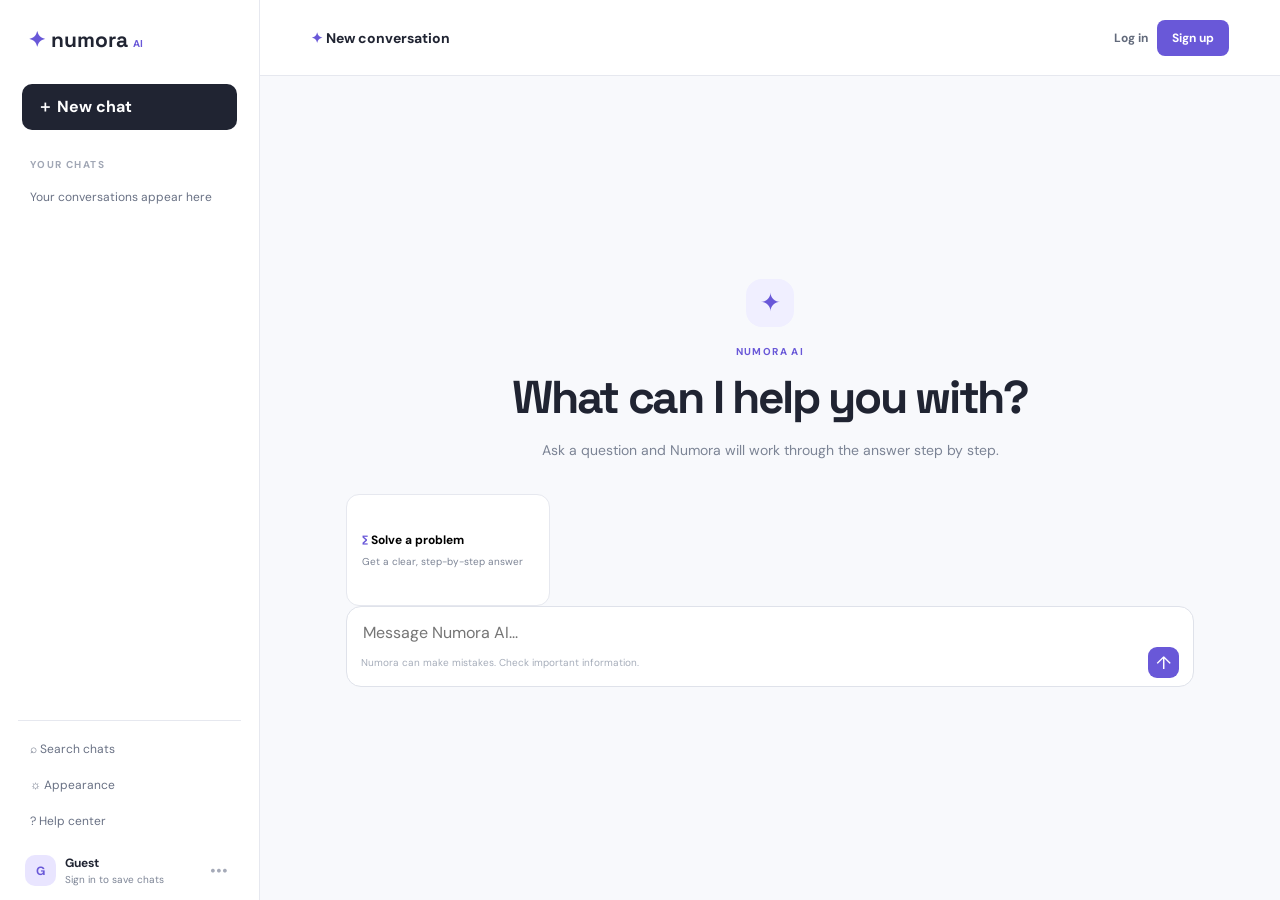
==== ai.html @ 7d57f7f7 "Create standalone Numora math app repository" ====
<!doctype html>
<html lang="en">
<head>
  <meta charset="UTF-8"><meta name="viewport" content="width=device-width,initial-scale=1">
  <title>Numora AI</title><link rel="preconnect" href="https://fonts.googleapis.com"><link rel="preconnect" href="https://fonts.gstatic.com" crossorigin><link href="https://fonts.googleapis.com/css2?family=DM+Sans:wght@400;600;700&family=Space+Grotesk:wght@600;700&display=swap" rel="stylesheet"><link rel="stylesheet" href="ai.css">
</head>
<body>
<div class="layout"><aside class="sidebar" id="sidebar"><div class="brand">✦ <span>numora <small>AI</small></span></div><button class="new-chat" id="newChat">＋ New chat</button><p class="label">YOUR CHATS</p><div id="chatList" class="chat-list"></div><div class="bottom"><button class="side-btn" id="themeBtn">☼ Appearance</button><button class="side-btn" id="helpBtn">? Help center</button><div class="account"><div class="avatar" id="avatar">G</div><div><strong id="accountName">Guest</strong><small id="accountStatus">Sign in to save chats</small></div><button id="accountBtn" class="dots">•••</button></div></div></aside>
<main><header><button class="mobile" id="menuBtn">☰</button><strong>✦ <span id="title">New conversation</span></strong><div class="auth"><button id="loginBtn">Log in</button><button class="signup" id="signupBtn">Sign up</button><button class="hidden" id="signoutBtn">Sign out</button></div></header><section class="chat"><div id="welcome" class="welcome"><div class="hero-icon">✦</div><p class="eyebrow">NUMORA AI</p><h1>What can I help you with?</h1><p>Ask a question and Numora will work through the answer step by step.</p><div class="prompts"><button data-prompt="What is 15% of 240? Show your work"><b>∑ Solve a problem</b><small>Get a clear, step-by-step answer</small></button></div></div><div id="messages" class="messages hidden"></div><div class="composer"><textarea id="question" rows="1" placeholder="Message Numora AI..."></textarea><div><small>Numora can make mistakes. Check important information.</small><div class="composer-actions"><button id="imageBtn" class="image-action hidden">✧ Create picture</button><button id="sendBtn">↑</button></div></div></div></section></main></div>
<div id="authModal" class="overlay hidden"><div class="modal"><button class="close" data-close>×</button><div class="modal-icon">✦</div><p class="eyebrow" id="authEyebrow">WELCOME BACK</p><h2 id="authTitle">Log in to Numora</h2><p id="authCopy">Save your conversations and pick up where you left off.</p><form id="authForm"><label id="nameField" class="hidden">Name<input id="nameInput" placeholder="Your name"></label><label>Email<input id="emailInput" type="email" required placeholder="you@example.com"></label><label>Password<input id="passwordInput" type="password" required minlength="6" placeholder="At least 6 characters"></label><div class="error" id="authError"></div><button class="submit" id="authSubmit">Log in</button></form><p class="switch" id="switchText">New here? <button type="button">Create an account</button></p></div></div>
<div id="helpModal" class="overlay hidden"><div class="modal"><button class="close" data-close>×</button><div class="modal-icon">?</div><p class="eyebrow">QUICK GUIDE</p><h2>How Numora works</h2><p>Ask any question, use a starter prompt, and keep asking follow-ups in the same conversation. Sign up to save your chats on this device.</p><button class="submit" data-close>Got it</button></div></div><div id="toast"></div><script src="ai.js?v=4"></script>
<div id="imageModal" class="overlay hidden"><div class="modal"><button class="close" data-close>×</button><div class="modal-icon">✧</div><p class="eyebrow">IMAGE MAKER</p><h2>Create a picture</h2><p>Describe what you want to see. Be specific about the subject, colors, mood, and style.</p><textarea id="imagePrompt" class="image-prompt" rows="4" placeholder="A cozy treehouse in a moonlit forest, colorful storybook style..."></textarea><button class="submit" id="generateImage" type="button" onclick="createPictureFromPrompt(event)">Generate picture</button></div></div><div id="toast"></div><script src="ai.js?v=18"></script>
</body></html>
---- ai.css ----
:root{--bg:#f8f9fc;--card:#fff;--ink:#202432;--muted:#7c8495;--line:#e6e8ef;--purple:#6958d8;--soft:#f0efff}*{box-sizing:border-box}body{margin:0;background:var(--bg);color:var(--ink);font-family:'DM Sans',sans-serif}.hidden{display:none!important}button{border:0;cursor:pointer;font:inherit}input,textarea{font:inherit}.layout{display:flex;height:100vh;min-height:620px}.sidebar{width:260px;background:#fff;border-right:1px solid var(--line);padding:26px 18px 14px;display:flex;flex-direction:column}.brand{font:700 21px 'Space Grotesk';padding:0 10px 31px;color:var(--purple)}.brand span{color:var(--ink)}.brand small{font:700 10px 'DM Sans';color:var(--purple)}.new-chat{background:var(--ink);color:white;border-radius:10px;text-align:left;padding:12px 15px;margin:0 4px 28px;font-weight:700}.label{font-size:10px;letter-spacing:.14em;color:#a1a7b5;font-weight:700;margin:0 12px 8px}.chat-list{flex:1;overflow:auto}.chat-item{padding:10px 12px;border-radius:8px;color:#697184;font-size:12px;white-space:nowrap;overflow:hidden;text-overflow:ellipsis}.chat-item:hover,.chat-item.active{background:var(--soft);color:var(--purple);font-weight:700}.bottom{border-top:1px solid var(--line);padding-top:10px}.side-btn{display:block;width:100%;background:none;color:#697184;text-align:left;padding:10px 12px;font-size:12px;border-radius:8px}.side-btn:hover{background:#f5f5fa;color:var(--purple)}.account{display:flex;align-items:center;gap:9px;padding:16px 7px 0}.avatar,.modal-icon,.hero-icon{display:grid;place-items:center}.avatar{width:31px;height:31px;border-radius:10px;background:#e9e5ff;color:var(--purple);font-size:12px;font-weight:700}.account strong,.account small{display:block}.account strong{font-size:12px}.account small{font-size:10px;color:var(--muted);margin-top:2px}.dots{background:none;color:#a5aab8;margin-left:auto}.layout main{flex:1;min-width:0;display:flex;flex-direction:column}header{height:76px;background:#fff;border-bottom:1px solid var(--line);display:flex;align-items:center;justify-content:space-between;padding:0 5%}header>strong{font-size:14px}header>strong:first-letter{color:var(--purple)}.auth button{background:none;padding:10px 9px;color:#626a7b;font-size:12px;font-weight:700}.auth .signup{background:var(--purple);color:white;border-radius:8px;padding:10px 15px}.mobile{display:none;background:none;color:#697184;font-size:20px}.chat{width:min(950px,100%);flex:1;margin:auto;display:flex;flex-direction:column;justify-content:center;padding:30px 5% 20px}.welcome{text-align:center;margin-top:-20px}.hero-icon,.modal-icon{width:48px;height:48px;border-radius:16px;background:var(--soft);color:var(--purple);font-size:25px}.hero-icon{margin:0 auto 18px}.eyebrow{font-size:10px;letter-spacing:.14em;color:var(--purple);font-weight:700;margin:0 0 10px}.welcome h1{font:700 clamp(30px,4vw,46px) 'Space Grotesk';letter-spacing:-.05em;margin:0}.welcome>p:not(.eyebrow){color:var(--muted);font-size:14px;line-height:1.6;margin:13px auto 33px;max-width:540px}.prompts{display:grid;grid-template-columns:repeat(4,1fr);gap:11px}.prompts button{background:var(--card);border:1px solid var(--line);border-radius:13px;text-align:left;min-height:112px;padding:15px;transition:.2s}.prompts button:hover{border-color:#c3bbff;transform:translateY(-2px)}.prompts b,.prompts small{display:block}.prompts b{font-size:12px}.prompts b:first-letter{color:var(--purple)}.prompts small{color:var(--muted);font-size:10px;line-height:1.4;margin-top:7px}.messages{flex:1;overflow:auto;padding-bottom:20px;max-height:calc(100vh - 180px)}.message{display:flex;gap:11px;margin:18px 0;max-width:800px}.message.user{margin-left:auto;justify-content:flex-end}.msg-avatar{width:29px;height:29px;flex:0 0 29px;border-radius:10px;display:grid;place-items:center;background:var(--soft);color:var(--purple);font-size:12px;font-weight:700}.message.user .msg-avatar{order:2;background:#e8e9ee;color:#626a79}.bubble{font-size:14px;line-height:1.65;white-space:pre-wrap}.user .bubble{background:var(--purple);color:white;padding:10px 14px;border-radius:15px 15px 3px 15px}.tools{margin-top:5px}.tools button{background:none;color:#9299a7;font-size:11px;padding:3px 5px}.composer{background:#fff;border:1px solid #dfe2ea;border-radius:15px;padding:12px 14px 8px}.composer:focus-within{border-color:#bcb3f4}.composer textarea{display:block;width:100%;resize:none;border:0;outline:0;line-height:1.5;max-height:120px}.composer>div{display:flex;justify-content:space-between;align-items:center}.composer small{font-size:10px;color:#a6adba}.composer button{background:var(--purple);color:#fff;border-radius:9px;width:31px;height:31px;font-size:18px}.quick{text-align:center;margin-top:12px}.quick button{background:none;color:#8991a1;font-size:11px;margin:0 8px}.overlay{position:fixed;inset:0;background:#1c1a2b55;backdrop-filter:blur(5px);display:grid;place-items:center;padding:20px;z-index:4}.modal{background:#fff;width:min(410px,100%);border-radius:20px;padding:31px;position:relative;box-shadow:0 18px 55px #2a23551a}.close{position:absolute;right:16px;top:11px;background:none;color:#9ba2b0;font-size:26px}.modal-icon{margin-bottom:18px}.modal h2{font:700 25px 'Space Grotesk';margin:0 0 7px}.modal>p:not(.eyebrow):not(.switch){font-size:12px;color:var(--muted);line-height:1.5}.modal label{display:block;color:#697184;font-weight:700;font-size:11px;margin:13px 0}.modal input{display:block;width:100%;margin-top:6px;border:1px solid var(--line);border-radius:9px;padding:12px;outline:0;font-size:13px}.error{color:#bd4b61;font-size:11px;min-height:16px}.submit{width:100%;background:var(--purple);color:#fff;border-radius:9px;padding:12px;font-weight:700;margin-top:8px}.switch{text-align:center;font-size:11px}.switch button{color:var(--purple);background:none;font-weight:700}#toast{position:fixed;right:24px;bottom:24px;background:#25263a;color:#fff;padding:11px 15px;border-radius:9px;font-size:12px;opacity:0;transform:translateY(10px);transition:.2s}#toast.show{opacity:1;transform:none}@media(max-width:850px){.prompts{grid-template-columns:repeat(2,1fr)}}@media(max-width:620px){.sidebar{position:fixed;z-index:3;left:-270px;top:0;bottom:0;transition:.2s;box-shadow:0 18px 55px #2a235533}.sidebar.open{left:0}.mobile{display:block;margin-right:10px}header{justify-content:flex-start;gap:10px;padding:0 17px}.auth{margin-left:auto}.auth #loginBtn{display:none}.chat{padding:24px 15px 16px}.welcome h1{font-size:31px}.welcome>p:not(.eyebrow){font-size:13px}.prompts button{padding:12px;min-height:104px}.composer small{max-width:230px}.modal{padding:27px 22px}}
body.dark{--bg:#171820;--card:#20222c;--ink:#f2f3f7;--muted:#a3a8b8;--line:#343744;--soft:#302d4e}body.dark .sidebar,body.dark header,body.dark .composer,body.dark .prompts button,body.dark .modal{background:#20222c}body.dark textarea,body.dark input{background:transparent;color:var(--ink)}
.composer-actions{display:flex;align-items:center;gap:8px}.image-action{background:var(--soft)!important;color:var(--purple)!important;width:auto!important;padding:0 10px;font-size:11px!important;font-weight:700}.image-action:hover{background:#e4e0ff!important}.image-prompt{width:100%;resize:vertical;border:1px solid var(--line);border-radius:10px;padding:12px;outline:0;color:var(--ink);background:var(--bg);line-height:1.5;font-size:13px}.image-prompt:focus{border-color:var(--purple)}.image-card{margin-top:10px;border:1px solid var(--line);border-radius:15px;overflow:hidden;background:var(--card);max-width:520px}.image-card svg{display:block;width:100%;height:auto}.image-card-footer{display:flex;justify-content:space-between;align-items:center;padding:9px 12px;color:var(--muted);font-size:11px}.image-card-footer button{background:var(--soft);color:var(--purple);border-radius:7px;padding:6px 9px;font-weight:700}.generating{color:var(--purple);font-size:13px;padding:18px 0}
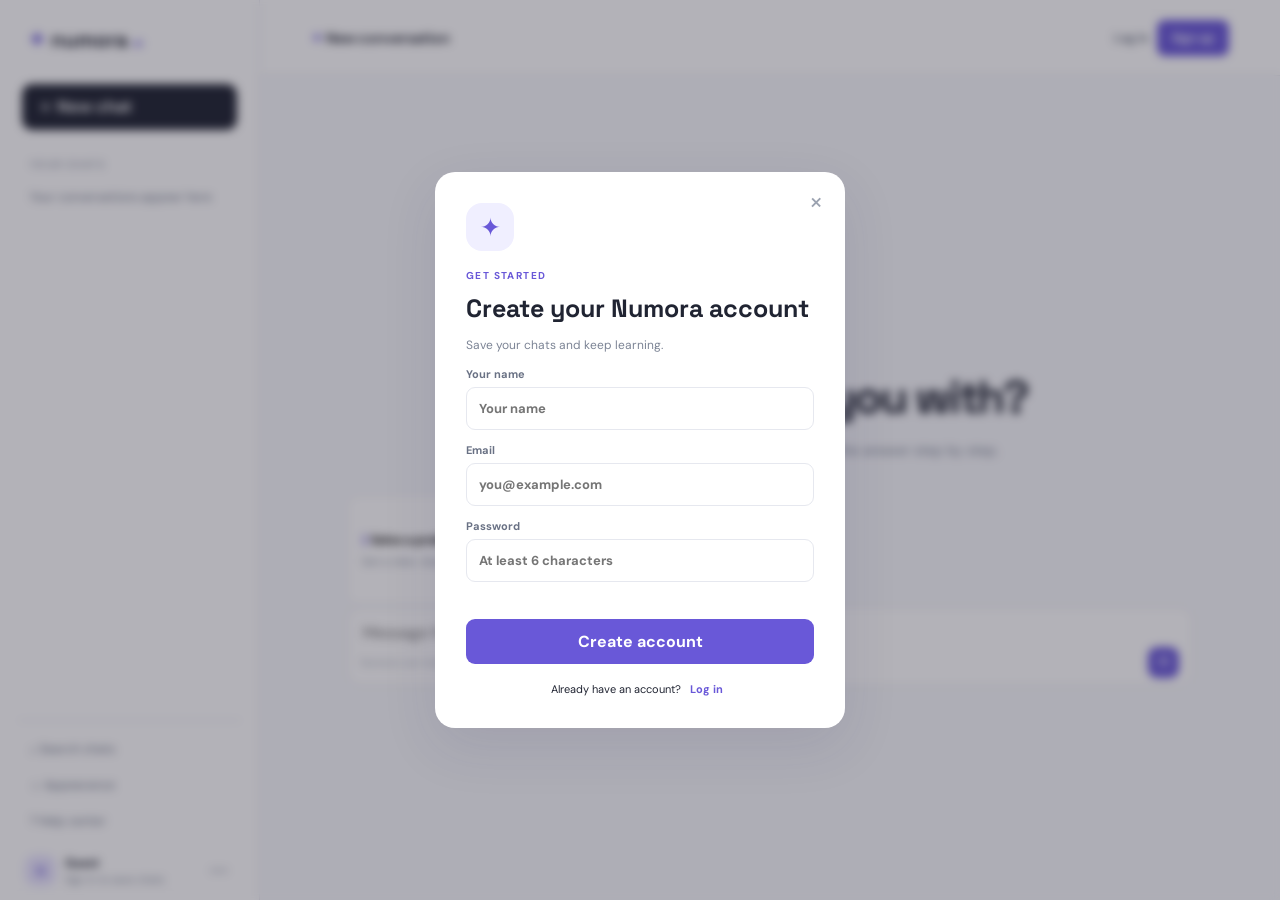
==== commit c39c49cf: "Deploy Numora on GitHub Pages" ====
--- a/ai.html
+++ b/ai.html
@@ -2,12 +2,19 @@
 <html lang="en">
 <head>
   <meta charset="UTF-8"><meta name="viewport" content="width=device-width,initial-scale=1">
-  <title>Numora AI</title><link rel="preconnect" href="https://fonts.googleapis.com"><link rel="preconnect" href="https://fonts.gstatic.com" crossorigin><link href="https://fonts.googleapis.com/css2?family=DM+Sans:wght@400;600;700&family=Space+Grotesk:wght@600;700&display=swap" rel="stylesheet"><link rel="stylesheet" href="ai.css">
+  <script async src="https://www.googletagmanager.com/gtag/js?id=G-M1DTJTEPM5"></script>
+  <script>
+    window.dataLayer = window.dataLayer || [];
+    function gtag(){dataLayer.push(arguments);}
+    gtag('js', new Date());
+    gtag('config', 'G-M1DTJTEPM5');
+  </script>
+  <title>Numora AI</title><link rel="preconnect" href="https://fonts.googleapis.com"><link rel="preconnect" href="https://fonts.gstatic.com" crossorigin><link href="https://fonts.googleapis.com/css2?family=DM+Sans:wght@400;600;700&family=Space+Grotesk:wght@600;700&display=swap" rel="stylesheet"><link rel="stylesheet" href="ai.css"><link rel="stylesheet" href="ai-auth.css">
 </head>
 <body>
 <div class="layout"><aside class="sidebar" id="sidebar"><div class="brand">✦ <span>numora <small>AI</small></span></div><button class="new-chat" id="newChat">＋ New chat</button><p class="label">YOUR CHATS</p><div id="chatList" class="chat-list"></div><div class="bottom"><button class="side-btn" id="themeBtn">☼ Appearance</button><button class="side-btn" id="helpBtn">? Help center</button><div class="account"><div class="avatar" id="avatar">G</div><div><strong id="accountName">Guest</strong><small id="accountStatus">Sign in to save chats</small></div><button id="accountBtn" class="dots">•••</button></div></div></aside>
 <main><header><button class="mobile" id="menuBtn">☰</button><strong>✦ <span id="title">New conversation</span></strong><div class="auth"><button id="loginBtn">Log in</button><button class="signup" id="signupBtn">Sign up</button><button class="hidden" id="signoutBtn">Sign out</button></div></header><section class="chat"><div id="welcome" class="welcome"><div class="hero-icon">✦</div><p class="eyebrow">NUMORA AI</p><h1>What can I help you with?</h1><p>Ask a question and Numora will work through the answer step by step.</p><div class="prompts"><button data-prompt="What is 15% of 240? Show your work"><b>∑ Solve a problem</b><small>Get a clear, step-by-step answer</small></button></div></div><div id="messages" class="messages hidden"></div><div class="composer"><textarea id="question" rows="1" placeholder="Message Numora AI..."></textarea><div><small>Numora can make mistakes. Check important information.</small><div class="composer-actions"><button id="imageBtn" class="image-action hidden">✧ Create picture</button><button id="sendBtn">↑</button></div></div></div></section></main></div>
-<div id="authModal" class="overlay hidden"><div class="modal"><button class="close" data-close>×</button><div class="modal-icon">✦</div><p class="eyebrow" id="authEyebrow">WELCOME BACK</p><h2 id="authTitle">Log in to Numora</h2><p id="authCopy">Save your conversations and pick up where you left off.</p><form id="authForm"><label id="nameField" class="hidden">Name<input id="nameInput" placeholder="Your name"></label><label>Email<input id="emailInput" type="email" required placeholder="you@example.com"></label><label>Password<input id="passwordInput" type="password" required minlength="6" placeholder="At least 6 characters"></label><div class="error" id="authError"></div><button class="submit" id="authSubmit">Log in</button></form><p class="switch" id="switchText">New here? <button type="button">Create an account</button></p></div></div>
-<div id="helpModal" class="overlay hidden"><div class="modal"><button class="close" data-close>×</button><div class="modal-icon">?</div><p class="eyebrow">QUICK GUIDE</p><h2>How Numora works</h2><p>Ask any question, use a starter prompt, and keep asking follow-ups in the same conversation. Sign up to save your chats on this device.</p><button class="submit" data-close>Got it</button></div></div><div id="toast"></div><script src="ai.js?v=4"></script>
-<div id="imageModal" class="overlay hidden"><div class="modal"><button class="close" data-close>×</button><div class="modal-icon">✧</div><p class="eyebrow">IMAGE MAKER</p><h2>Create a picture</h2><p>Describe what you want to see. Be specific about the subject, colors, mood, and style.</p><textarea id="imagePrompt" class="image-prompt" rows="4" placeholder="A cozy treehouse in a moonlit forest, colorful storybook style..."></textarea><button class="submit" id="generateImage" type="button" onclick="createPictureFromPrompt(event)">Generate picture</button></div></div><div id="toast"></div><script src="ai.js?v=18"></script>
+<div id="authModal" class="overlay hidden"><div class="modal"><button class="close" data-close>×</button><div class="modal-icon">✦</div><p class="eyebrow" id="authEyebrow">GET STARTED</p><h2 id="authTitle">Create your Numora account</h2><p id="authCopy">Save your conversations and pick up where you left off.</p><form id="authForm"><label id="nameField">Your name<input id="nameInput" autocomplete="name" placeholder="Your name"></label><label>Email<input id="emailInput" type="email" required autocomplete="username" placeholder="you@example.com"></label><label id="passwordField">Password<input id="passwordInput" type="password" required minlength="6" autocomplete="new-password" placeholder="At least 6 characters"></label><div class="recovery-links" id="recoveryLinks"><button type="button" data-auth-recovery="password">Forgot password?</button><button type="button" data-auth-recovery="username">Forgot username?</button></div><div class="error" id="authError" role="alert"></div><button class="submit" id="authSubmit" type="submit">Create account</button></form><p class="switch" id="switchText">Already have an account? <button type="button">Log in</button></p></div></div>
+<div id="helpModal" class="overlay hidden"><div class="modal"><button class="close" data-close>×</button><div class="modal-icon">?</div><p class="eyebrow">QUICK GUIDE</p><h2>How Numora works</h2><p>Ask a question, use a starter prompt, and keep asking follow-ups in the same conversation. Create an account to save your chats on this device.</p><button class="submit" data-close>Got it</button></div></div><div id="toast"></div>
+<div id="imageModal" class="overlay hidden"><div class="modal"><button class="close" data-close>×</button><div class="modal-icon">✧</div><p class="eyebrow">IMAGE MAKER</p><h2>Create a picture</h2><p>Describe what you want to see. Be specific about the subject, colors, mood, and style.</p><textarea id="imagePrompt" class="image-prompt" rows="4" placeholder="A cozy treehouse in a moonlit forest, colorful storybook style..."></textarea><button class="submit" id="generateImage" type="button" onclick="createPictureFromPrompt(event)">Generate picture</button></div></div><script src="ai.js?v=19"></script><script src="ai-auth.js?v=1"></script><script src="ai-answer-engine.js?v=2"></script>
 </body></html>
--- a/ai-auth.css
+++ b/ai-auth.css
@@ -0,0 +1,5 @@
+.recovery-links{display:flex;justify-content:space-between;gap:10px;margin:2px 0 8px}
+.recovery-links button{padding:3px 0;background:none;color:var(--purple);font-size:11px;font-weight:700}
+.recovery-links button:hover,.switch button:hover{text-decoration:underline}
+.modal label.hidden{display:none}
+.modal .switch{margin:17px 0 0}
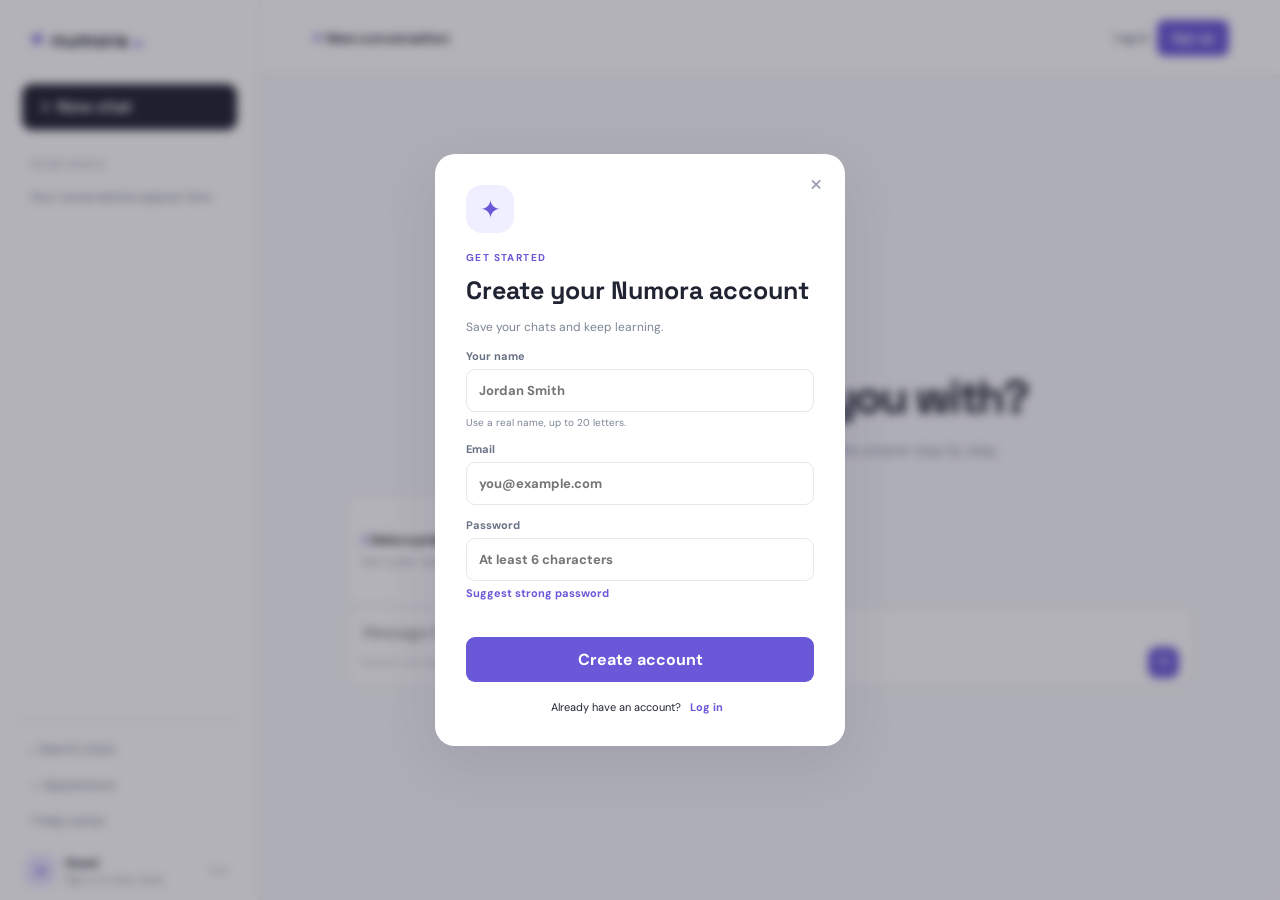
==== commit d09ce6dc: "Improve name and password signup validation" ====
--- a/ai.html
+++ b/ai.html
@@ -14,7 +14,7 @@
 <body>
 <div class="layout"><aside class="sidebar" id="sidebar"><div class="brand">✦ <span>numora <small>AI</small></span></div><button class="new-chat" id="newChat">＋ New chat</button><p class="label">YOUR CHATS</p><div id="chatList" class="chat-list"></div><div class="bottom"><button class="side-btn" id="themeBtn">☼ Appearance</button><button class="side-btn" id="helpBtn">? Help center</button><div class="account"><div class="avatar" id="avatar">G</div><div><strong id="accountName">Guest</strong><small id="accountStatus">Sign in to save chats</small></div><button id="accountBtn" class="dots">•••</button></div></div></aside>
 <main><header><button class="mobile" id="menuBtn">☰</button><strong>✦ <span id="title">New conversation</span></strong><div class="auth"><button id="loginBtn">Log in</button><button class="signup" id="signupBtn">Sign up</button><button class="hidden" id="signoutBtn">Sign out</button></div></header><section class="chat"><div id="welcome" class="welcome"><div class="hero-icon">✦</div><p class="eyebrow">NUMORA AI</p><h1>What can I help you with?</h1><p>Ask a question and Numora will work through the answer step by step.</p><div class="prompts"><button data-prompt="What is 15% of 240? Show your work"><b>∑ Solve a problem</b><small>Get a clear, step-by-step answer</small></button></div></div><div id="messages" class="messages hidden"></div><div class="composer"><textarea id="question" rows="1" placeholder="Message Numora AI..."></textarea><div><small>Numora can make mistakes. Check important information.</small><div class="composer-actions"><button id="imageBtn" class="image-action hidden">✧ Create picture</button><button id="sendBtn">↑</button></div></div></div></section></main></div>
-<div id="authModal" class="overlay hidden"><div class="modal"><button class="close" data-close>×</button><div class="modal-icon">✦</div><p class="eyebrow" id="authEyebrow">GET STARTED</p><h2 id="authTitle">Create your Numora account</h2><p id="authCopy">Save your conversations and pick up where you left off.</p><form id="authForm"><label id="nameField">Your name<input id="nameInput" autocomplete="name" placeholder="Your name"></label><label>Email<input id="emailInput" type="email" required autocomplete="username" placeholder="you@example.com"></label><label id="passwordField">Password<input id="passwordInput" type="password" required minlength="6" autocomplete="new-password" placeholder="At least 6 characters"></label><div class="recovery-links" id="recoveryLinks"><button type="button" data-auth-recovery="password">Forgot password?</button><button type="button" data-auth-recovery="username">Forgot username?</button></div><div class="error" id="authError" role="alert"></div><button class="submit" id="authSubmit" type="submit">Create account</button></form><p class="switch" id="switchText">Already have an account? <button type="button">Log in</button></p></div></div>
+<div id="authModal" class="overlay hidden"><div class="modal"><button class="close" data-close>×</button><div class="modal-icon">✦</div><p class="eyebrow" id="authEyebrow">GET STARTED</p><h2 id="authTitle">Create your Numora account</h2><p id="authCopy">Save your conversations and pick up where you left off.</p><form id="authForm"><label id="nameField">Your name<input id="nameInput" maxlength="20" autocomplete="name" placeholder="Jordan Smith"><small>Use a real name, up to 20 letters.</small></label><label>Email<input id="emailInput" type="email" required autocomplete="username" placeholder="you@example.com"></label><label id="passwordField">Password<input id="passwordInput" type="password" required minlength="6" autocomplete="new-password" placeholder="At least 6 characters"><button type="button" id="suggestPassword">Suggest strong password</button></label><div class="recovery-links" id="recoveryLinks"><button type="button" data-auth-recovery="password">Forgot password?</button><button type="button" data-auth-recovery="username">Forgot username?</button></div><div class="error" id="authError" role="alert"></div><button class="submit" id="authSubmit" type="submit">Create account</button></form><p class="switch" id="switchText">Already have an account? <button type="button">Log in</button></p></div></div>
 <div id="helpModal" class="overlay hidden"><div class="modal"><button class="close" data-close>×</button><div class="modal-icon">?</div><p class="eyebrow">QUICK GUIDE</p><h2>How Numora works</h2><p>Ask a question, use a starter prompt, and keep asking follow-ups in the same conversation. Create an account to save your chats on this device.</p><button class="submit" data-close>Got it</button></div></div><div id="toast"></div>
-<div id="imageModal" class="overlay hidden"><div class="modal"><button class="close" data-close>×</button><div class="modal-icon">✧</div><p class="eyebrow">IMAGE MAKER</p><h2>Create a picture</h2><p>Describe what you want to see. Be specific about the subject, colors, mood, and style.</p><textarea id="imagePrompt" class="image-prompt" rows="4" placeholder="A cozy treehouse in a moonlit forest, colorful storybook style..."></textarea><button class="submit" id="generateImage" type="button" onclick="createPictureFromPrompt(event)">Generate picture</button></div></div><script src="ai.js?v=19"></script><script src="ai-auth.js?v=1"></script><script src="ai-answer-engine.js?v=2"></script>
+<div id="imageModal" class="overlay hidden"><div class="modal"><button class="close" data-close>×</button><div class="modal-icon">✧</div><p class="eyebrow">IMAGE MAKER</p><h2>Create a picture</h2><p>Describe what you want to see. Be specific about the subject, colors, mood, and style.</p><textarea id="imagePrompt" class="image-prompt" rows="4" placeholder="A cozy treehouse in a moonlit forest, colorful storybook style..."></textarea><button class="submit" id="generateImage" type="button" onclick="createPictureFromPrompt(event)">Generate picture</button></div></div><script src="ai.js?v=19"></script><script src="ai-auth.js?v=2"></script><script src="ai-answer-engine.js?v=2"></script>
 </body></html>
--- a/ai-auth.css
+++ b/ai-auth.css
@@ -3,3 +3,4 @@
 .recovery-links button:hover,.switch button:hover{text-decoration:underline}
 .modal label.hidden{display:none}
 .modal .switch{margin:17px 0 0}
+.modal label small{display:block;margin-top:4px;color:var(--muted);font-size:10px;font-weight:400}.modal label button#suggestPassword{display:block;padding:5px 0 0;background:none;color:var(--purple);font-size:11px;font-weight:700}.modal label button#suggestPassword:hover{text-decoration:underline}
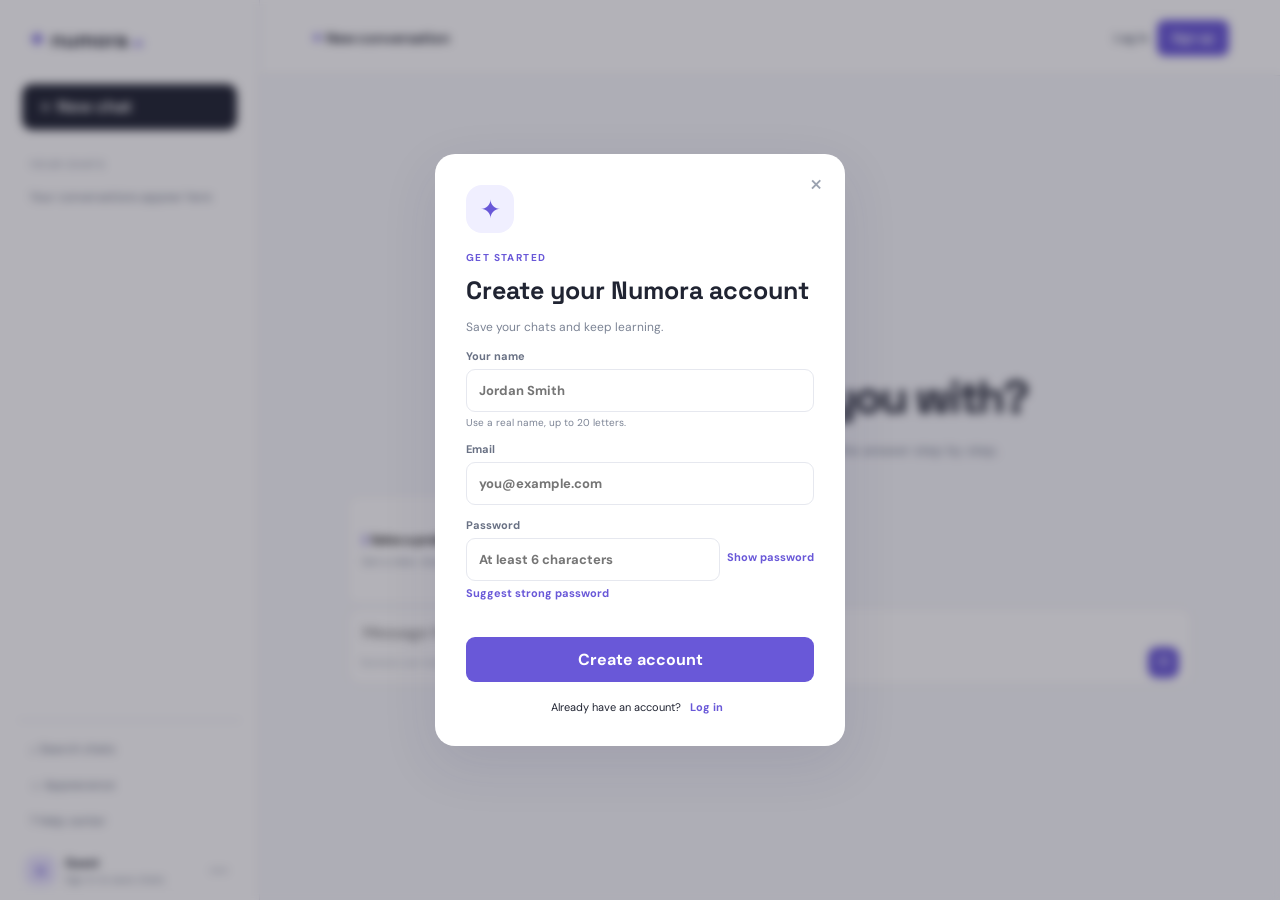
==== commit 8b6b98b8: "Add show password controls" ====
--- a/ai.html
+++ b/ai.html
@@ -14,7 +14,7 @@
 <body>
 <div class="layout"><aside class="sidebar" id="sidebar"><div class="brand">✦ <span>numora <small>AI</small></span></div><button class="new-chat" id="newChat">＋ New chat</button><p class="label">YOUR CHATS</p><div id="chatList" class="chat-list"></div><div class="bottom"><button class="side-btn" id="themeBtn">☼ Appearance</button><button class="side-btn" id="helpBtn">? Help center</button><div class="account"><div class="avatar" id="avatar">G</div><div><strong id="accountName">Guest</strong><small id="accountStatus">Sign in to save chats</small></div><button id="accountBtn" class="dots">•••</button></div></div></aside>
 <main><header><button class="mobile" id="menuBtn">☰</button><strong>✦ <span id="title">New conversation</span></strong><div class="auth"><button id="loginBtn">Log in</button><button class="signup" id="signupBtn">Sign up</button><button class="hidden" id="signoutBtn">Sign out</button></div></header><section class="chat"><div id="welcome" class="welcome"><div class="hero-icon">✦</div><p class="eyebrow">NUMORA AI</p><h1>What can I help you with?</h1><p>Ask a question and Numora will work through the answer step by step.</p><div class="prompts"><button data-prompt="What is 15% of 240? Show your work"><b>∑ Solve a problem</b><small>Get a clear, step-by-step answer</small></button></div></div><div id="messages" class="messages hidden"></div><div class="composer"><textarea id="question" rows="1" placeholder="Message Numora AI..."></textarea><div><small>Numora can make mistakes. Check important information.</small><div class="composer-actions"><button id="imageBtn" class="image-action hidden">✧ Create picture</button><button id="sendBtn">↑</button></div></div></div></section></main></div>
-<div id="authModal" class="overlay hidden"><div class="modal"><button class="close" data-close>×</button><div class="modal-icon">✦</div><p class="eyebrow" id="authEyebrow">GET STARTED</p><h2 id="authTitle">Create your Numora account</h2><p id="authCopy">Save your conversations and pick up where you left off.</p><form id="authForm"><label id="nameField">Your name<input id="nameInput" maxlength="20" autocomplete="name" placeholder="Jordan Smith"><small>Use a real name, up to 20 letters.</small></label><label>Email<input id="emailInput" type="email" required autocomplete="username" placeholder="you@example.com"></label><label id="passwordField">Password<input id="passwordInput" type="password" required minlength="6" autocomplete="new-password" placeholder="At least 6 characters"><button type="button" id="suggestPassword">Suggest strong password</button></label><div class="recovery-links" id="recoveryLinks"><button type="button" data-auth-recovery="password">Forgot password?</button><button type="button" data-auth-recovery="username">Forgot username?</button></div><div class="error" id="authError" role="alert"></div><button class="submit" id="authSubmit" type="submit">Create account</button></form><p class="switch" id="switchText">Already have an account? <button type="button">Log in</button></p></div></div>
+<div id="authModal" class="overlay hidden"><div class="modal"><button class="close" data-close>×</button><div class="modal-icon">✦</div><p class="eyebrow" id="authEyebrow">GET STARTED</p><h2 id="authTitle">Create your Numora account</h2><p id="authCopy">Save your conversations and pick up where you left off.</p><form id="authForm"><label id="nameField">Your name<input id="nameInput" maxlength="20" autocomplete="name" placeholder="Jordan Smith"><small>Use a real name, up to 20 letters.</small></label><label>Email<input id="emailInput" type="email" required autocomplete="username" placeholder="you@example.com"></label><label id="passwordField">Password<div class="password-wrap"><input id="passwordInput" type="password" required minlength="6" autocomplete="new-password" placeholder="At least 6 characters"><button type="button" id="togglePassword">Show password</button></div><button type="button" id="suggestPassword">Suggest strong password</button></label><div class="recovery-links" id="recoveryLinks"><button type="button" data-auth-recovery="password">Forgot password?</button><button type="button" data-auth-recovery="username">Forgot username?</button></div><div class="error" id="authError" role="alert"></div><button class="submit" id="authSubmit" type="submit">Create account</button></form><p class="switch" id="switchText">Already have an account? <button type="button">Log in</button></p></div></div>
 <div id="helpModal" class="overlay hidden"><div class="modal"><button class="close" data-close>×</button><div class="modal-icon">?</div><p class="eyebrow">QUICK GUIDE</p><h2>How Numora works</h2><p>Ask a question, use a starter prompt, and keep asking follow-ups in the same conversation. Create an account to save your chats on this device.</p><button class="submit" data-close>Got it</button></div></div><div id="toast"></div>
-<div id="imageModal" class="overlay hidden"><div class="modal"><button class="close" data-close>×</button><div class="modal-icon">✧</div><p class="eyebrow">IMAGE MAKER</p><h2>Create a picture</h2><p>Describe what you want to see. Be specific about the subject, colors, mood, and style.</p><textarea id="imagePrompt" class="image-prompt" rows="4" placeholder="A cozy treehouse in a moonlit forest, colorful storybook style..."></textarea><button class="submit" id="generateImage" type="button" onclick="createPictureFromPrompt(event)">Generate picture</button></div></div><script src="ai.js?v=19"></script><script src="ai-auth.js?v=2"></script><script src="ai-answer-engine.js?v=2"></script>
+<div id="imageModal" class="overlay hidden"><div class="modal"><button class="close" data-close>×</button><div class="modal-icon">✧</div><p class="eyebrow">IMAGE MAKER</p><h2>Create a picture</h2><p>Describe what you want to see. Be specific about the subject, colors, mood, and style.</p><textarea id="imagePrompt" class="image-prompt" rows="4" placeholder="A cozy treehouse in a moonlit forest, colorful storybook style..."></textarea><button class="submit" id="generateImage" type="button" onclick="createPictureFromPrompt(event)">Generate picture</button></div></div><script src="ai.js?v=19"></script><script src="ai-auth.js?v=3"></script><script src="ai-answer-engine.js?v=2"></script>
 </body></html>
--- a/ai-auth.css
+++ b/ai-auth.css
@@ -4,3 +4,4 @@
 .modal label.hidden{display:none}
 .modal .switch{margin:17px 0 0}
 .modal label small{display:block;margin-top:4px;color:var(--muted);font-size:10px;font-weight:400}.modal label button#suggestPassword{display:block;padding:5px 0 0;background:none;color:var(--purple);font-size:11px;font-weight:700}.modal label button#suggestPassword:hover{text-decoration:underline}
+.password-wrap{display:flex;align-items:center;gap:7px}.password-wrap input{flex:1}.password-wrap button#togglePassword{padding:0;background:none;color:var(--purple);font-size:11px;font-weight:700;white-space:nowrap}.password-wrap button#togglePassword:hover{text-decoration:underline}
